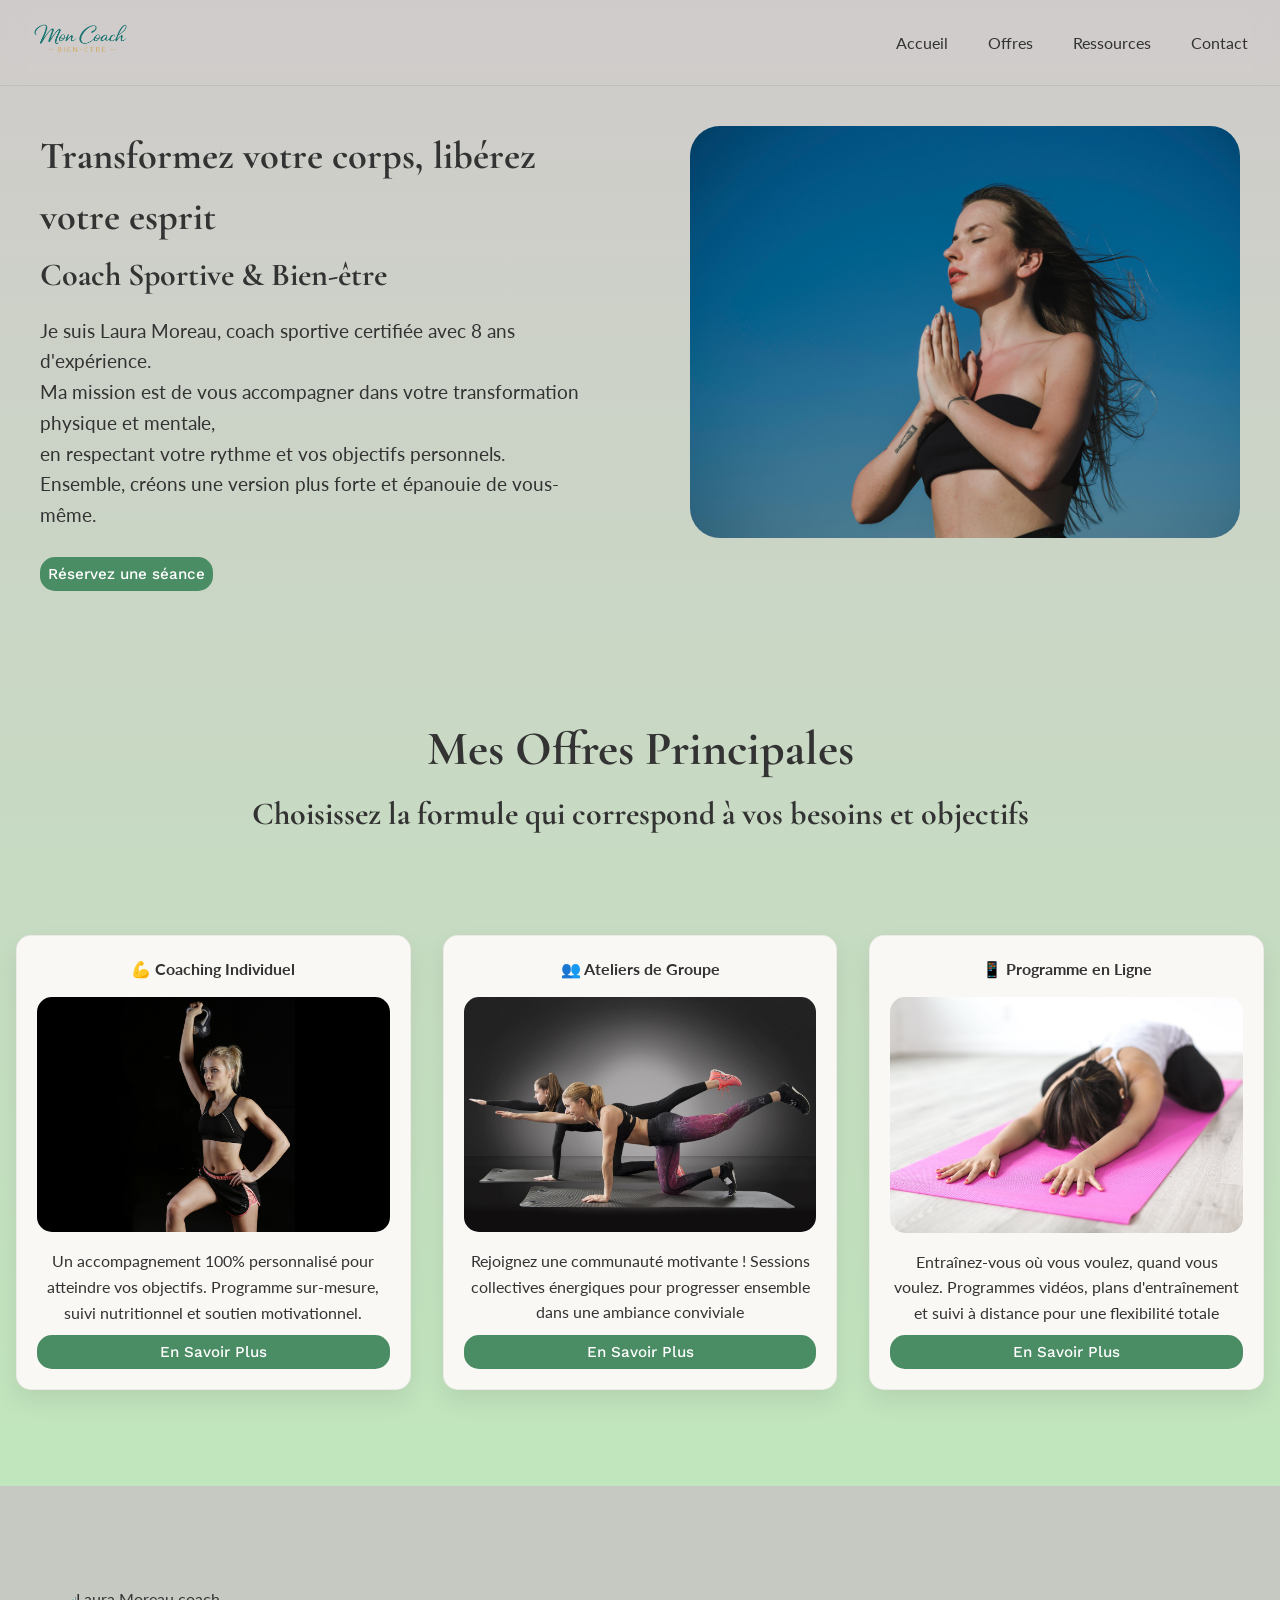
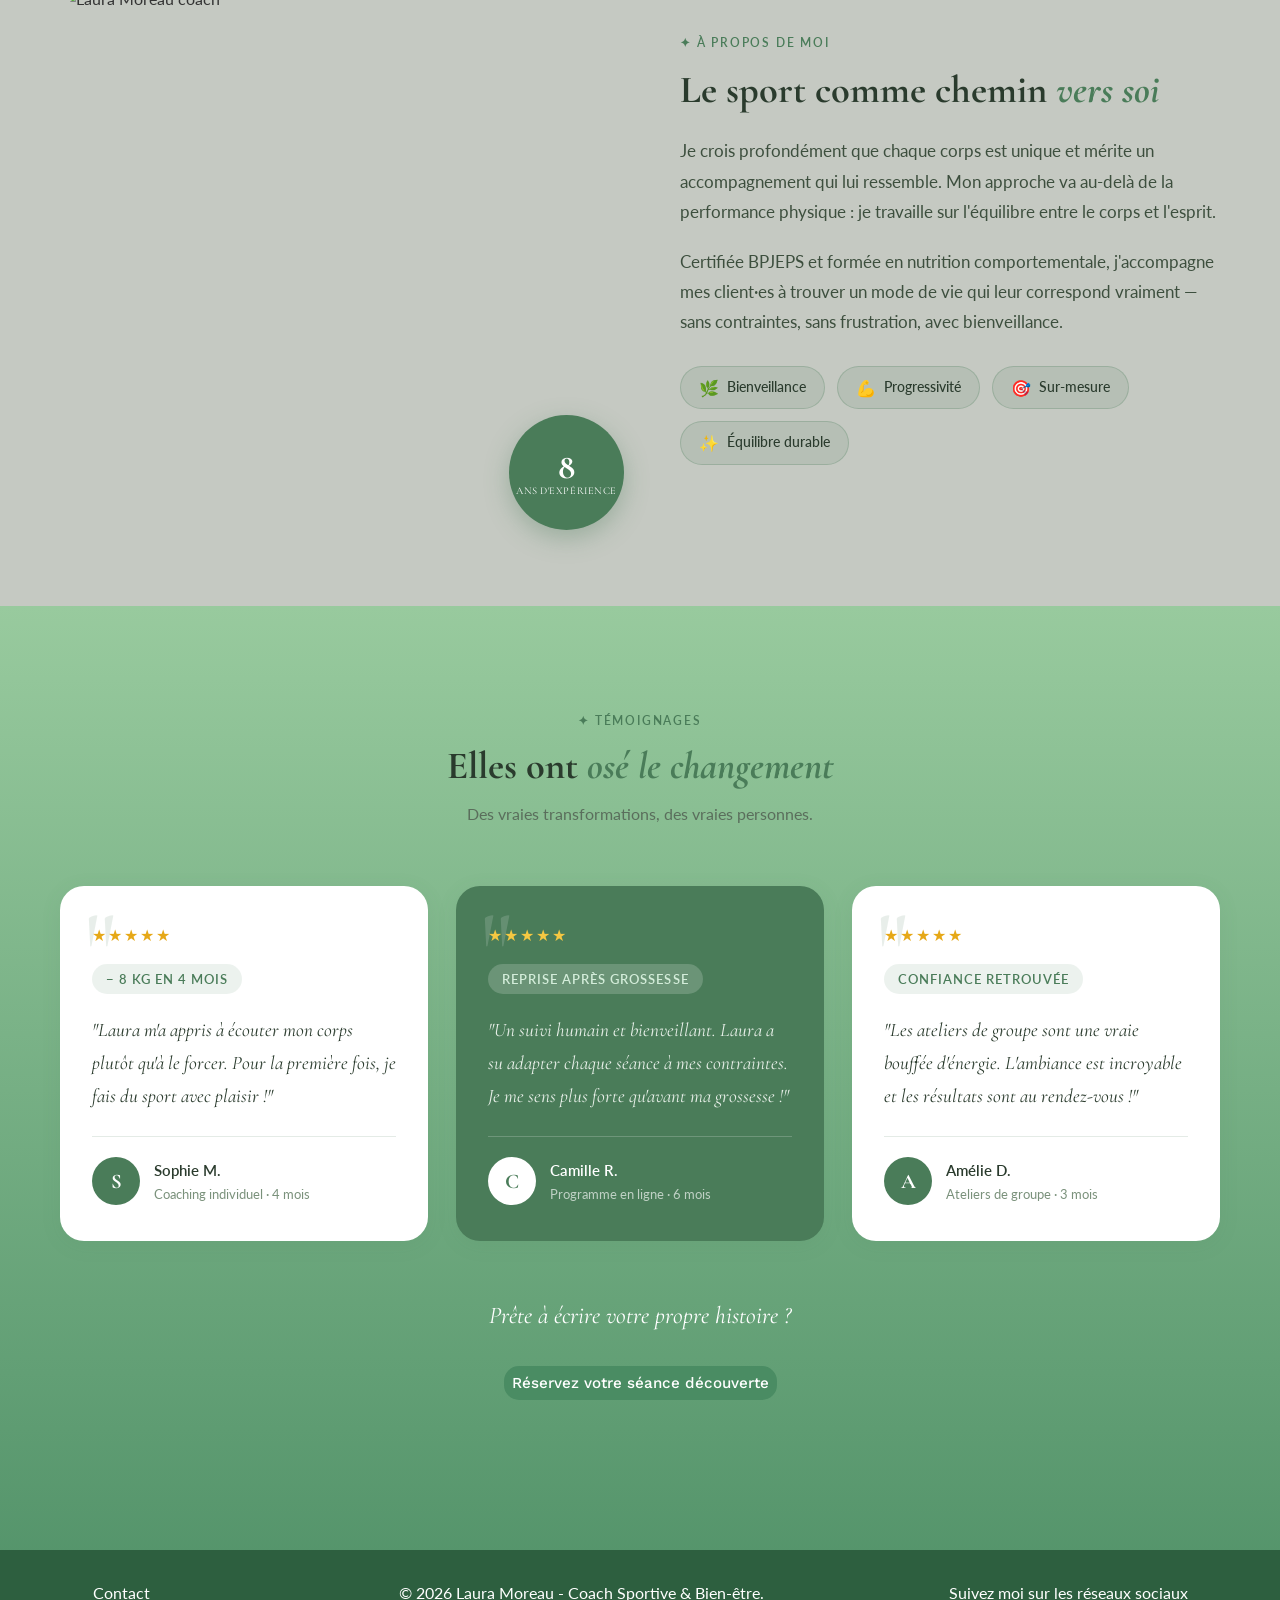
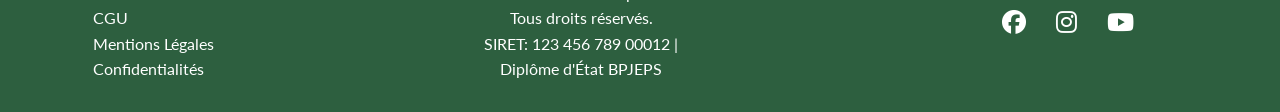
==== index.html @ 5344043c "Premier commit" ====
<!doctype html>
<html lang="fr">
  <head>
    <meta charset="UTF-8" />
    <meta name="viewport" content="width=device-width, initial-scale=1.0" />
    <title>mon coach bien être</title>
    <link rel="stylesheet" href="style.css" />
    <link
      href="https://fonts.googleapis.com/css2?family=Cormorant+Garamond:wght@300;400;600;700&family=Work+Sans:wght@300;400;500;600&display=swap"
      rel="stylesheet"
    />
    <link
      href="https://fonts.googleapis.com/css2?family=Lato:ital,wght@0,100;0,300;0,400;0,700;0,900;1,100;1,300;1,400;1,700;1,900&display=swap"
      rel="stylesheet"
    />
    <link
      rel="stylesheet"
      href="https://cdnjs.cloudflare.com/ajax/libs/font-awesome/6.5.1/css/all.min.css"
    />
  </head>
  <body>
    <nav>
      <div class="container">
        <div class="logo">
          <a href="#"
            ><img
              src="./img/logo coach bien etre2.png"
              alt="mon coach bien être"
          /></a>
        </div>
        <ul id="nav-links">
          <li>
            <a href="index.html">Accueil</a>
          </li>
          <li><a href="offres.html">Offres</a></li>
          <li><a href="ressources.html">Ressources</a></li>
          <li>
            <a href="contact.html">Contact</a>
          </li>
        </ul>
        <div class="burger" id="burger">
          <span></span>
          <span></span>
          <span></span>
        </div>
      </div>
    </nav>
    <section class="header-home">
      <div class="section1-home">
        <div class="section1-home-left">
          <h1>Transformez votre corps, libérez votre esprit</h1>
          <h2>Coach Sportive & Bien-être</h2>
          <p>
            Je suis Laura Moreau, coach sportive certifiée avec 8 ans
            d'expérience. <br />Ma mission est de vous accompagner dans votre
            transformation physique et mentale, <br />en respectant votre rythme
            et vos objectifs personnels. <br />Ensemble, créons une version plus
            forte et épanouie de vous-même.
          </p>
          <button class="btn btn-primary">Réservez une séance</button>
        </div>
        <div class="section1-home-right">
          <img
            src="./img/coach_sport_1.jpg"
            alt="laura moreau coach sportive"
          />
        </div>
      </div>
    </section>
    <section class="section2-home">
      <div class="main-section2">
        <h2>Mes Offres Principales</h2>
        <h3>Choisissez la formule qui correspond à vos besoins et objectifs</h3>
        <div class="section2-group">
          <div class="section2-colums">
            <h4>💪 Coaching Individuel</h4>
            <img src="./img/gym_tonic.jpg" alt="coaching individuel" />
            <p>
              Un accompagnement 100% personnalisé pour atteindre vos objectifs.
              Programme sur-mesure, suivi nutritionnel et soutien motivationnel.
            </p>
            <button class="btn btn-primary">En Savoir Plus</button>
          </div>
          <div class="section2-colums">
            <h4>👥 Ateliers de Groupe</h4>
            <img src="./img/cours_collectif_gym.jpg" alt="cours_collectif" />
            <p>
              Rejoignez une communauté motivante ! Sessions collectives
              énergiques pour progresser ensemble dans une ambiance conviviale
            </p>
            <button class="btn btn-primary">En Savoir Plus</button>
          </div>
          <div class="section2-colums">
            <h4>📱 Programme en Ligne</h4>
            <img src="./img/etirrement.jpg" alt="programme en ligne" />
            <p>
              Entraînez-vous où vous voulez, quand vous voulez. Programmes
              vidéos, plans d'entraînement et suivi à distance pour une
              flexibilité totale
            </p>
            <button class="btn btn-primary">En Savoir Plus</button>
          </div>
        </div>
      </div>
    </section>
    <section class="section-apropos">
      <div class="apropos-img-wrapper">
        <!-- Remplace src par ton image : ./img/ton_image.jpg -->
        <img
          src="https://images.unsplash.com/photo-1571019613454-1cb2f99b2d8b?w=600&q=80"
          alt="Laura Moreau coach"
        />
        <div class="apropos-badge">
          <span class="badge-number">8</span>
          <span class="badge-label">ans d'expérience</span>
        </div>
      </div>

      <div class="apropos-content">
        <span class="apropos-tag">✦ À propos de moi</span>
        <h2>Le sport comme chemin <em>vers soi</em></h2>
        <p>
          Je crois profondément que chaque corps est unique et mérite un
          accompagnement qui lui ressemble. Mon approche va au-delà de la
          performance physique : je travaille sur l'équilibre entre le corps et
          l'esprit.
        </p>
        <p>
          Certifiée BPJEPS et formée en nutrition comportementale, j'accompagne
          mes client·es à trouver un mode de vie qui leur correspond vraiment —
          sans contraintes, sans frustration, avec bienveillance.
        </p>

        <div class="apropos-piliers">
          <div class="pilier"><span class="icon">🌿</span> Bienveillance</div>
          <div class="pilier"><span class="icon">💪</span> Progressivité</div>
          <div class="pilier"><span class="icon">🎯</span> Sur-mesure</div>
          <div class="pilier">
            <span class="icon">✨</span> Équilibre durable
          </div>
        </div>
      </div>
    </section>

    <!-- ══════════════════════════════════
       SECTION TÉMOIGNAGES
  ═══════════════════════════════════ -->
    <section class="section-temoignages">
      <div class="temoignages-header">
        <span class="section-tag">✦ Témoignages</span>
        <h2>Elles ont <em>osé le changement</em></h2>
        <p>Des vraies transformations, des vraies personnes.</p>
      </div>

      <div class="temoignages-grid">
        <div class="temoignage-card">
          <div class="temoignage-stars">★★★★★</div>
          <span class="temoignage-result">− 8 kg en 4 mois</span>
          <blockquote>
            "Laura m'a appris à écouter mon corps plutôt qu'à le forcer. Pour la
            première fois, je fais du sport avec plaisir !"
          </blockquote>
          <div class="temoignage-auteur">
            <div class="auteur-avatar">S</div>
            <div class="auteur-info">
              <div class="name">Sophie M.</div>
              <div class="detail">Coaching individuel · 4 mois</div>
            </div>
          </div>
        </div>

        <div class="temoignage-card featured">
          <div class="temoignage-stars">★★★★★</div>
          <span class="temoignage-result">Reprise après grossesse</span>
          <blockquote>
            "Un suivi humain et bienveillant. Laura a su adapter chaque séance à
            mes contraintes. Je me sens plus forte qu'avant ma grossesse !"
          </blockquote>
          <div class="temoignage-auteur">
            <div class="auteur-avatar">C</div>
            <div class="auteur-info">
              <div class="name">Camille R.</div>
              <div class="detail">Programme en ligne · 6 mois</div>
            </div>
          </div>
        </div>

        <div class="temoignage-card">
          <div class="temoignage-stars">★★★★★</div>
          <span class="temoignage-result">Confiance retrouvée</span>
          <blockquote>
            "Les ateliers de groupe sont une vraie bouffée d'énergie. L'ambiance
            est incroyable et les résultats sont au rendez-vous !"
          </blockquote>
          <div class="temoignage-auteur">
            <div class="auteur-avatar">A</div>
            <div class="auteur-info">
              <div class="name">Amélie D.</div>
              <div class="detail">Ateliers de groupe · 3 mois</div>
            </div>
          </div>
        </div>
      </div>

      <div class="temoignages-cta">
        <p>Prête à écrire votre propre histoire ?</p>
        <button class="btn-primary">Réservez votre séance découverte</button>
      </div>
    </section>
    <footer>
      <div class="footer-container">
        <div class="footer-left">
          <p>Contact</p>
          <p>CGU</p>
          <p>Mentions Légales</p>
          <p>Confidentialités</p>
        </div>
        <div class="footer-center">
          <p>
            &copy; 2026 Laura Moreau - Coach Sportive & Bien-être. <br />Tous
            droits réservés.
          </p>
          <p>SIRET: 123 456 789 00012 | <br />Diplôme d'État BPJEPS</p>
        </div>
        <div class="footer-right">
          <p>Suivez moi sur les réseaux sociaux</p>
          <div class="footer-social-media">
            <li>
              <a href="https://www.facebook.com/" target="_blank">
                <i class="fab fa-facebook"></i
              ></a>
            </li>
            <li>
              <a href="https://www.facebook.com/" target="_blank">
                <i class="fab fa-instagram"></i
              ></a>
            </li>
            <li>
              <a href="https://www.facebook.com/" target="_blank"
                ><i class="fab fa-youtube"></i
              ></a>
            </li>
          </div>
        </div>
      </div>
    </footer>
    <script src="script.js">
      const burger = document.getElementById("burger");
      const navLinks = document.getElementById("nav-links");

      burger.addEventListener("click", () => {
        navLinks.classList.toggle("active");
      });
    </script>
  </body>
</html>
---- style.css ----
:root {
  --background: linear-gradient(180deg, #d0cbcb, #bfe9bb, #4a8c63);
  --texttitle: #2d5f3f;
  --text: #333;
  --button: #4a8c63;
  --white: #fff;
  --cream: #faf8f5;
}

* {
  margin: 0;
  padding: 0;
  box-sizing: border-box;
}

html {
  scroll-behavior: smooth;
}

body {
  font-family: "Lato", sans-serif;
  color: var(--text);
  background: var(--background);
  overflow-x: hidden;
  line-height: 1.6;
}

nav {
  /* position: fixed;
  top: 0; */
  width: 100%;
  backdrop-filter: blur(10px);
  padding: 1.5rem 0;
  border-bottom: 1px solid rgba(45, 95, 63, 0.1);
  position: relative;
}

nav .container {
  margin: 0 auto;
  padding: 0 2rem;
  display: flex;
  justify-content: space-between;
  align-items: center;
}

nav ul {
  display: flex;
  list-style: none;
  gap: 2.5rem;
}

nav a {
  text-decoration: none;
  color: var(--text);
  font-weight: 400;
  font-size: 1rem;
}

.logo img {
  width: 100px;
  height: auto;
}

.btn-primary {
  display: inline-block;
  background: #4a7c59;
  color: #fff;
  padding: 14px 34px;
  border: none;
  border-radius: 50px;
  font-family: "Work Sans", sans-serif;
  font-size: 0.95rem;
  font-weight: 500;
  cursor: pointer;
  transition:
    background 0.25s ease,
    transform 0.2s ease;
}
.btn-primary:hover {
  background: #3a6347;
  transform: translateY(-2px);
}

/* ===== Page Home ===== */

.section1-home {
  display: grid;
  grid-template-columns: 1fr 1fr;
  padding: 40px;
  gap: 100px;
  min-width: 0;
  min-width: 900px;
}

.section1-home p {
  font-size: 1.2rem;
  margin-bottom: 1rem;
}

.section1-home-left {
  min-width: 0;
}

.section1-home-left h1 {
  font-size: clamp(2rem, 3vw, 4rem); /* ← remplacer le 4rem fixe */
  font-family: "Cormorant Garamond", sans-serif;
  font-weight: 700;
}

.section1-home-left h2 {
  font-size: clamp(1.5rem, 2.5vw, 3rem);
  font-family: "Cormorant Garamond", sans-serif;
  font-weight: 700;
  margin-bottom: 1rem;
}

.section1-home-right img {
  width: 100%;
  border-radius: 30px;
  object-fit: cover;
}

.section2-home {
  text-align: center;
}

.section2-home h2 {
  font-family: "Cormorant Garamond", sans-serif;
  font-size: 3rem;
  margin-top: 5rem;
}

.section2-home h3 {
  font-family: "Cormorant Garamond", sans-serif;
  font-size: 2rem;
  margin-bottom: 5rem;
}

.section2-group {
  display: flex;
  gap: 2rem;
  padding: 1rem;
}

.section2-colums {
  background: var(--cream);
  border-radius: 15px;
  padding: 20px;
  box-shadow: 0 10px 25px rgba(0, 0, 0, 0.08);
  border: 1px solid rgba(0, 0, 0, 0.05);
  display: flex;
  flex-direction: column;
  margin-bottom: 5rem;
}

.section2-colums img {
  width: 100%;
  border-radius: 15px;
  margin: 1rem 0;
}

/* ═══════════════════════════════════════════
       SECTION : À PROPOS / MA PHILOSOPHIE
    ═══════════════════════════════════════════ */
.section-apropos {
  padding: 100px 60px;
  background: #c5c9c2;
  display: grid;
  grid-template-columns: 1fr 1fr;
  gap: 80px;
  align-items: center;
}

.apropos-img-wrapper {
  position: relative;
}

.apropos-img-wrapper img {
  width: 100%;
  height: 520px;
  object-fit: cover;
  border-radius: 40px 40px 120px 40px;
  display: block;
}

/* Badge flottant sur la photo */
.apropos-badge {
  position: absolute;
  bottom: -24px;
  right: -24px;
  background: #4a7c59;
  color: #fff;
  border-radius: 50%;
  width: 115px;
  height: 115px;
  display: flex;
  flex-direction: column;
  align-items: center;
  justify-content: center;
  font-family: "Cormorant Garamond", serif;
  text-align: center;
  box-shadow: 0 8px 24px rgba(74, 124, 89, 0.35);
}

.apropos-badge .badge-number {
  font-size: 2.2rem;
  font-weight: 700;
  line-height: 1;
}

.apropos-badge .badge-label {
  font-size: 0.65rem;
  text-transform: uppercase;
  letter-spacing: 0.05em;
  line-height: 1.3;
}

.apropos-content {
  max-width: 540px;
}

.apropos-tag {
  display: inline-block;
  font-size: 0.75rem;
  text-transform: uppercase;
  letter-spacing: 0.15em;
  color: #4a7c59;
  font-weight: 600;
  margin-bottom: 16px;
}

.apropos-content h2 {
  font-family: "Cormorant Garamond", serif;
  font-size: clamp(2.2rem, 3vw, 3.4rem);
  font-weight: 700;
  color: #2a3b2d;
  line-height: 1.15;
  margin-bottom: 24px;
}

.apropos-content h2 em {
  font-style: italic;
  color: #4a7c59;
}

.apropos-content p {
  font-size: 1.05rem;
  color: #3d4f3e;
  line-height: 1.8;
  margin-bottom: 20px;
}

/* Valeurs / piliers */
.apropos-piliers {
  display: flex;
  gap: 12px;
  flex-wrap: wrap;
  margin-top: 28px;
}

.pilier {
  display: flex;
  align-items: center;
  gap: 8px;
  background: rgba(74, 124, 89, 0.12);
  border: 1px solid rgba(74, 124, 89, 0.25);
  border-radius: 50px;
  padding: 8px 18px;
  font-size: 0.85rem;
  color: #2a3b2d;
  font-weight: 500;
}

.pilier span.icon {
  font-size: 1rem;
}

/* ═══════════════════════════════════════════
       SECTION : TÉMOIGNAGES
    ═══════════════════════════════════════════ */
.section-temoignages {
  padding: 100px 60px;
}

.temoignages-header {
  text-align: center;
  margin-bottom: 60px;
}

.temoignages-header .section-tag {
  display: inline-block;
  font-size: 0.75rem;
  text-transform: uppercase;
  letter-spacing: 0.15em;
  color: #4a7c59;
  font-weight: 600;
  margin-bottom: 12px;
}

.temoignages-header h2 {
  font-family: "Cormorant Garamond", serif;
  font-size: clamp(2rem, 3vw, 3.2rem);
  font-weight: 700;
  color: #2a3b2d;
  line-height: 1.2;
}

.temoignages-header h2 em {
  font-style: italic;
  color: #4a7c59;
}

.temoignages-header p {
  margin-top: 12px;
  color: #5a6e5c;
  font-size: 1rem;
}

/* Grille témoignages */
.temoignages-grid {
  display: grid;
  grid-template-columns: repeat(3, 1fr);
  gap: 28px;
}

.temoignage-card {
  background: #fff;
  border-radius: 24px;
  padding: 36px 32px;
  position: relative;
  box-shadow: 0 4px 20px rgba(74, 124, 89, 0.1);
  transition:
    transform 0.3s ease,
    box-shadow 0.3s ease;
}

.temoignage-card:hover {
  transform: translateY(-6px);
  box-shadow: 0 12px 32px rgba(74, 124, 89, 0.18);
}

/* Grande citation décorative */
.temoignage-card::before {
  content: '"';
  font-family: "Cormorant Garamond", serif;
  font-size: 7rem;
  color: #4a7c59;
  opacity: 0.12;
  position: absolute;
  top: 10px;
  left: 24px;
  line-height: 1;
}

/* Étoiles */
.temoignage-stars {
  color: #e6a817;
  font-size: 1rem;
  letter-spacing: 2px;
  margin-bottom: 16px;
}

.temoignage-card blockquote {
  font-family: "Cormorant Garamond", serif;
  font-size: 1.2rem;
  font-style: italic;
  color: #2a3b2d;
  line-height: 1.7;
  margin-bottom: 24px;
  position: relative;
}

/* Résultat mis en avant */
.temoignage-result {
  display: inline-block;
  background: rgba(74, 124, 89, 0.1);
  color: #4a7c59;
  font-size: 0.8rem;
  font-weight: 600;
  text-transform: uppercase;
  letter-spacing: 0.08em;
  padding: 5px 14px;
  border-radius: 50px;
  margin-bottom: 20px;
}

/* Auteur */
.temoignage-auteur {
  display: flex;
  align-items: center;
  gap: 14px;
  border-top: 1px solid rgba(74, 124, 89, 0.15);
  padding-top: 20px;
}

.auteur-avatar {
  width: 48px;
  height: 48px;
  border-radius: 50%;
  background: #4a7c59;
  display: flex;
  align-items: center;
  justify-content: center;
  font-family: "Cormorant Garamond", serif;
  font-size: 1.3rem;
  font-weight: 700;
  color: #fff;
  flex-shrink: 0;
}

.auteur-info .name {
  font-weight: 600;
  color: #2a3b2d;
  font-size: 0.95rem;
}

.auteur-info .detail {
  font-size: 0.8rem;
  color: #7a917b;
  margin-top: 2px;
}

/* Carte mise en avant (carte du milieu) */
.temoignage-card.featured {
  background: #4a7c59;
  color: #fff;
}

.temoignage-card.featured::before {
  color: #fff;
  opacity: 0.15;
}
.temoignage-card.featured .temoignage-stars {
  color: #f5c842;
}
.temoignage-card.featured blockquote {
  color: #e8f0e9;
}
.temoignage-card.featured .temoignage-result {
  background: rgba(255, 255, 255, 0.18);
  color: #d4edda;
}
.temoignage-card.featured .temoignage-auteur {
  border-top-color: rgba(255, 255, 255, 0.2);
}
.temoignage-card.featured .auteur-avatar {
  background: #fff;
  color: #4a7c59;
}
.temoignage-card.featured .auteur-info .name {
  color: #fff;
}
.temoignage-card.featured .auteur-info .detail {
  color: rgba(255, 255, 255, 0.65);
}

/* Bande CTA sous les témoignages */
.temoignages-cta {
  text-align: center;
  margin-top: 56px;
}

.temoignages-cta p {
  font-family: "Cormorant Garamond", serif;
  font-size: 1.5rem;
  font-style: italic;
  color: var(--white);
  margin-bottom: 20px;
}

/* ===== Page Offres ===== */

.section-header h2 {
  text-align: center;
  font-family: "Cormorant Garamond", sans-serif;
  font-size: 3rem;
  font-weight: 700;
  margin: 50px 0px 30px 0px;
  color: #2d5f3f;
}

.section-header p {
  text-align: center;
  font-family: "Lato", sans-serif;
  color: var(--text);
  font-size: 1.5rem;
  margin-bottom: 40px;
}

.offres-grid {
  display: grid;
  grid-template-columns: repeat(2, minmax(0, 1fr));
  gap: 50px;
  width: 100%;
  max-width: 1000px; /* largeur totale des 2 colonnes */
  margin-left: auto;
  margin-right: auto;
  text-align: left;
  border-radius: 15px;
  padding: 10px;
}

.offre-features li {
  list-style: none;
}

.offre-card {
  background: var(--cream);
  border-radius: 15px;
  padding: 20px;
  box-shadow: 0 10px 25px rgba(0, 0, 0, 0.08);
  border: 1px solid rgba(0, 0, 0, 0.05);
  display: flex;
  flex-direction: column;
}

.offre-card:hover {
  transform: translateY(-5px);
  box-shadow: 0 15px 35px rgba(0, 0, 0, 0.12);
  transition: all 0.3s ease;
}

.offre-card img {
  border-radius: 15px;
  margin-bottom: 5px;
  width: 100%;
}

.btn-primary {
  background: var(--button);
  border-radius: 15px;
  text-decoration: none;
  padding: 8px;
  margin-top: 10px;
  display: inline-block;
  color: var(--white);
}

.btn-primary:hover {
  background: var(--cream);
  color: var(--text);
}

/* ===== Page Ressources ===== */

.ressources-grid {
  display: grid;
  grid-template-columns: repeat(3, 1fr);
  gap: 20px;
  margin: 50px 20px 0px 20px;
}

.ressource-card {
  background: var(--cream);
  margin: 0 15px;
  padding: 20px;
  border-radius: 15px;
  display: flex;
  flex-direction: column;
}

.ressource-card:hover {
  transform: translateY(-5px);
  box-shadow: 0 15px 35px rgba(0, 0, 0, 0.12);
  transition: all 0.3s ease;
}

.ressource-image {
  width: 100%;
  overflow: hidden;
  border-radius: 10px;
  margin-bottom: 15px;
}

.ressource-image img {
  width: 100%;
  height: 200px;
  object-fit: cover;
  display: block;
}

.ressource-content {
  display: flex;
  flex-direction: column;
  flex: 1;
}

.ressource-content li {
  list-style: none;
  margin-top: auto;
}

.ressource-content a {
  margin-top: auto;
  display: inline-block;
}

/* ===== Page Contact ===== */

.contact {
  display: grid;
  grid-template-columns: 1fr 1fr;
  gap: 4rem;
  padding: 4rem 2rem;
  max-width: 1400px;
  margin: 0 auto;
}

.contact-info {
  background: linear-gradient(135deg, var(--texttitle), var(--button));
  padding: 4rem;
  border-radius: 20px;
  color: var(--white);
  position: relative;
  overflow: hidden;
}

.contact-info::before {
  content: "";
  position: absolute;
  top: -100px;
  left: 450px;
  width: 300px;
  height: 300px;
  background: rgba(255, 255, 255, 0.1);
  border-radius: 50%;
}

.contact-form {
  background: white;
  padding: 4rem;
  border-radius: 20px;
  box-shadow: 0 10px 40px rgba(0, 0, 0, 0.06);
}

.form-group {
  display: block;
  margin-bottom: 0.8rem;
  color: var(--text);
  font-weight: 500;
  font-size: 0.95rem;
  letter-spacing: 0.5px;
}

.form-group input,
.form-group select,
.form-group textarea {
  width: 100%;
  padding: 1rem 1.5rem;
  border: 2px solid var(--cream);
  border-radius: 10px;
  font-size: 1rem;
  transition: all 0.3s ease;
  background: var(--white);
}

.success-message {
  display: none;
  margin-top: 1rem;
  color: green;
}

/* ===== Footer ===== */

footer {
  width: 100%;
  background: var(--texttitle);
  color: white;
  padding: 30px 0;
  text-align: center;
  margin-top: 50px;
  bottom: 0;
}

footer p {
  font-size: 1rem;
}

.footer-container {
  display: flex;
  justify-content: space-around;
  margin: 0 auto;
}

.footer-left {
  text-align: left;
}

.footer-social-media {
  display: flex;
  gap: 20px;
  justify-content: center;
}

.footer-social-media li {
  list-style: none;
}

.footer-social-media a {
  display: inline-flex;
  align-items: center;
  color: var(--white);
  text-decoration: none;
  margin: 5px;
}

.footer-social-media a:hover {
  color: #1877f2; /* Couleur au survol */
}

.footer-social-media svg,
.footer-social-media i {
  font-size: 1.5rem;
}

/* ===== MENU BURGER ===== */

.burger {
  display: none;
  flex-direction: column;
  cursor: pointer;
  gap: 5px;
}

.burger span {
  width: 25px;
  height: 3px;
  background: var(--text);
  border-radius: 3px;
  transition: all 0.3s ease;
}

@media (max-width: 768px) {
  .section1-home {
    grid-template-columns: 1fr; /* colonne unique sur mobile */
    gap: 30px;
    padding: 20px;
  }

  .section1-home-left h1 {
    font-size: 2rem;
  }
  .section1-home-left h2 {
    font-size: 1.5rem;
  }

  .section-apropos {
    grid-template-columns: 1fr;
    padding: 60px 30px;
    gap: 50px;
  }
  .apropos-badge {
    bottom: 12px;
    right: 12px;
  }
  .temoignages-grid {
    grid-template-columns: 1fr;
  }
  .section-temoignages {
    padding: 60px 30px;
  }

  nav ul {
    position: absolute;
    top: 100%;
    left: 0;
    right: 0;
    background: var(--background);
    width: 100%;
    flex-direction: column;
    align-items: center;
    gap: 20px;
    padding: 30px 0;
    transform: translateY(-200%);
    transition: transform 0.4s ease;
    z-index: 100;
  }

  nav ul.active {
    transform: translateY(0);
    background: var(--cream);
  }

  .burger {
    display: flex;
  }
  .ressources-grid {
    grid-template-columns: repeat(2, 1fr);
  }

  .offres-grid {
    grid-template-columns: 1fr;
    gap: 40px;
  }
}

@media (max-width: 568px) {
  .ressources-grid {
    grid-template-columns: 1fr;
    margin: 30px 10px 0px 10px;
  }

  .ressource-card {
    margin: 0 auto;
  }

  .offres-grid {
    max-width: 100%;
    padding: 0;
  }

  .footer-container {
    flex-direction: column;
  }

  .footer-left,
  .footer-right {
    display: none;
  }
}
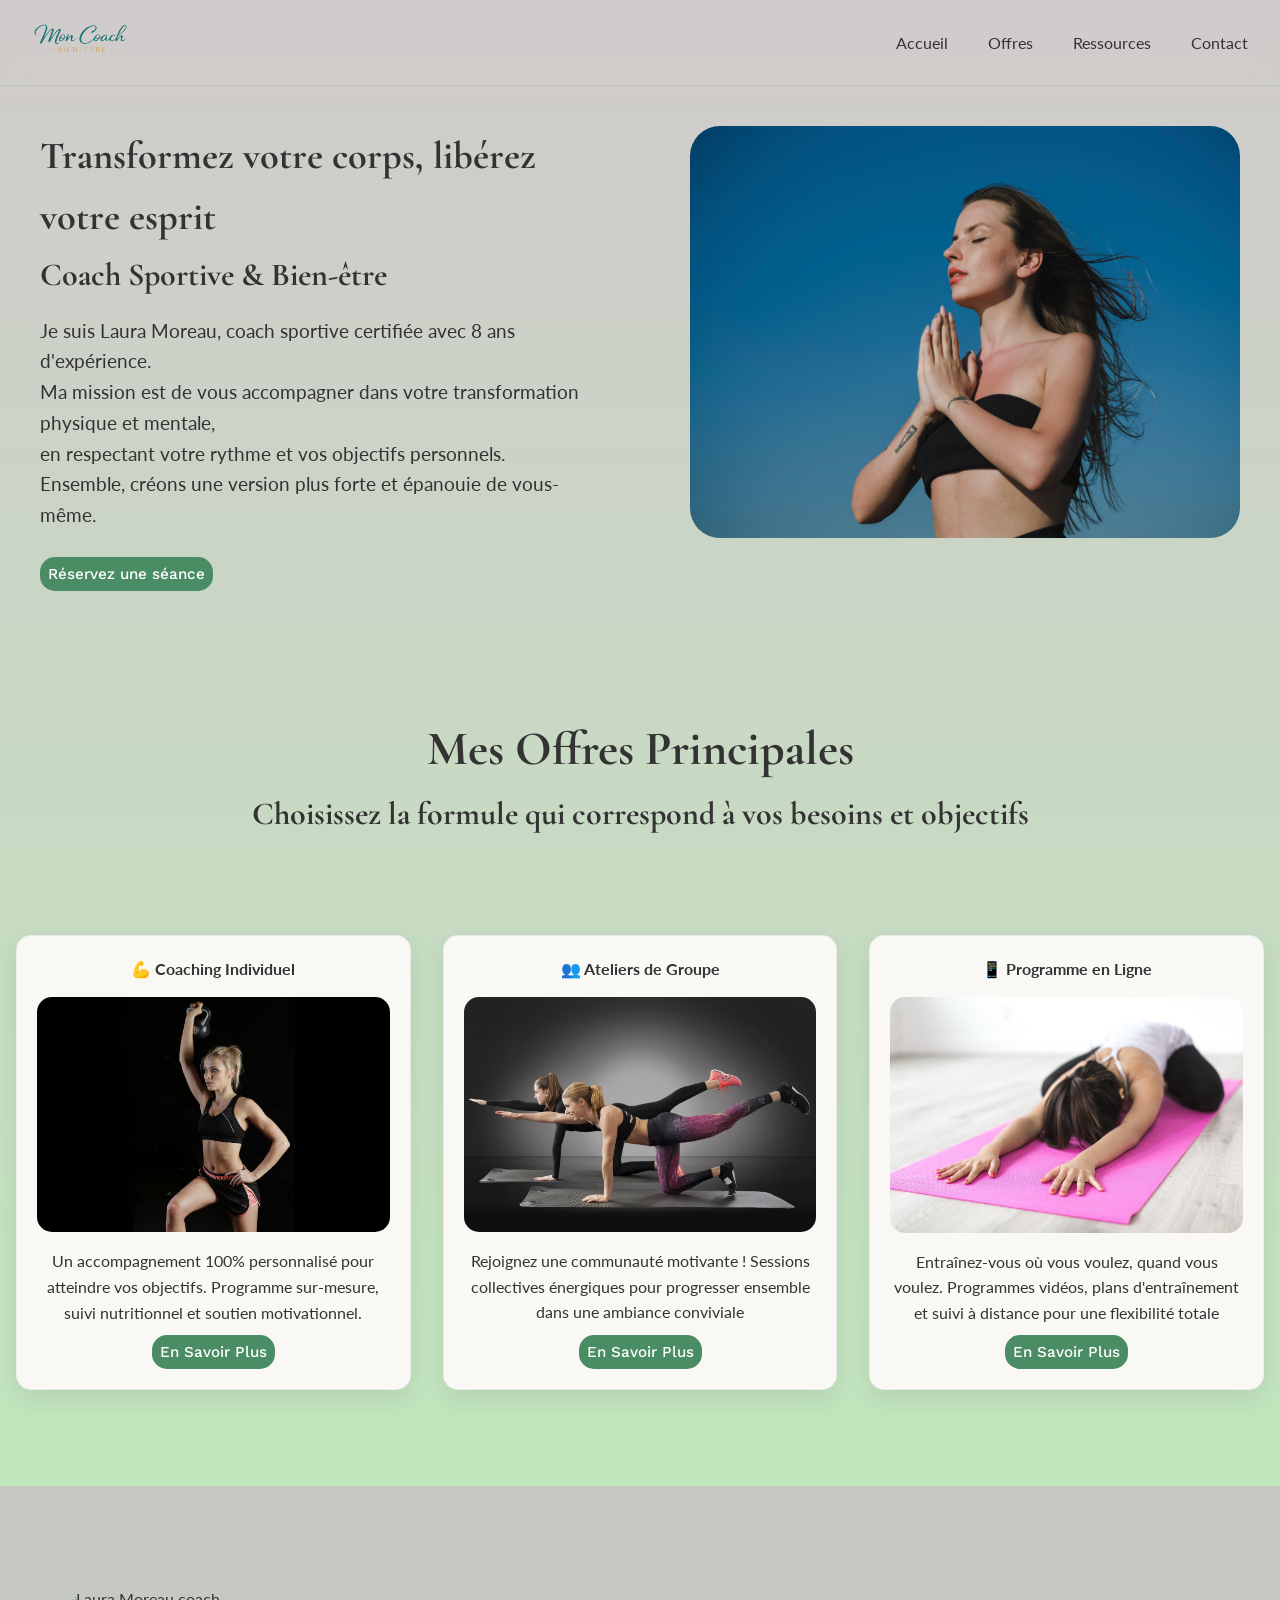
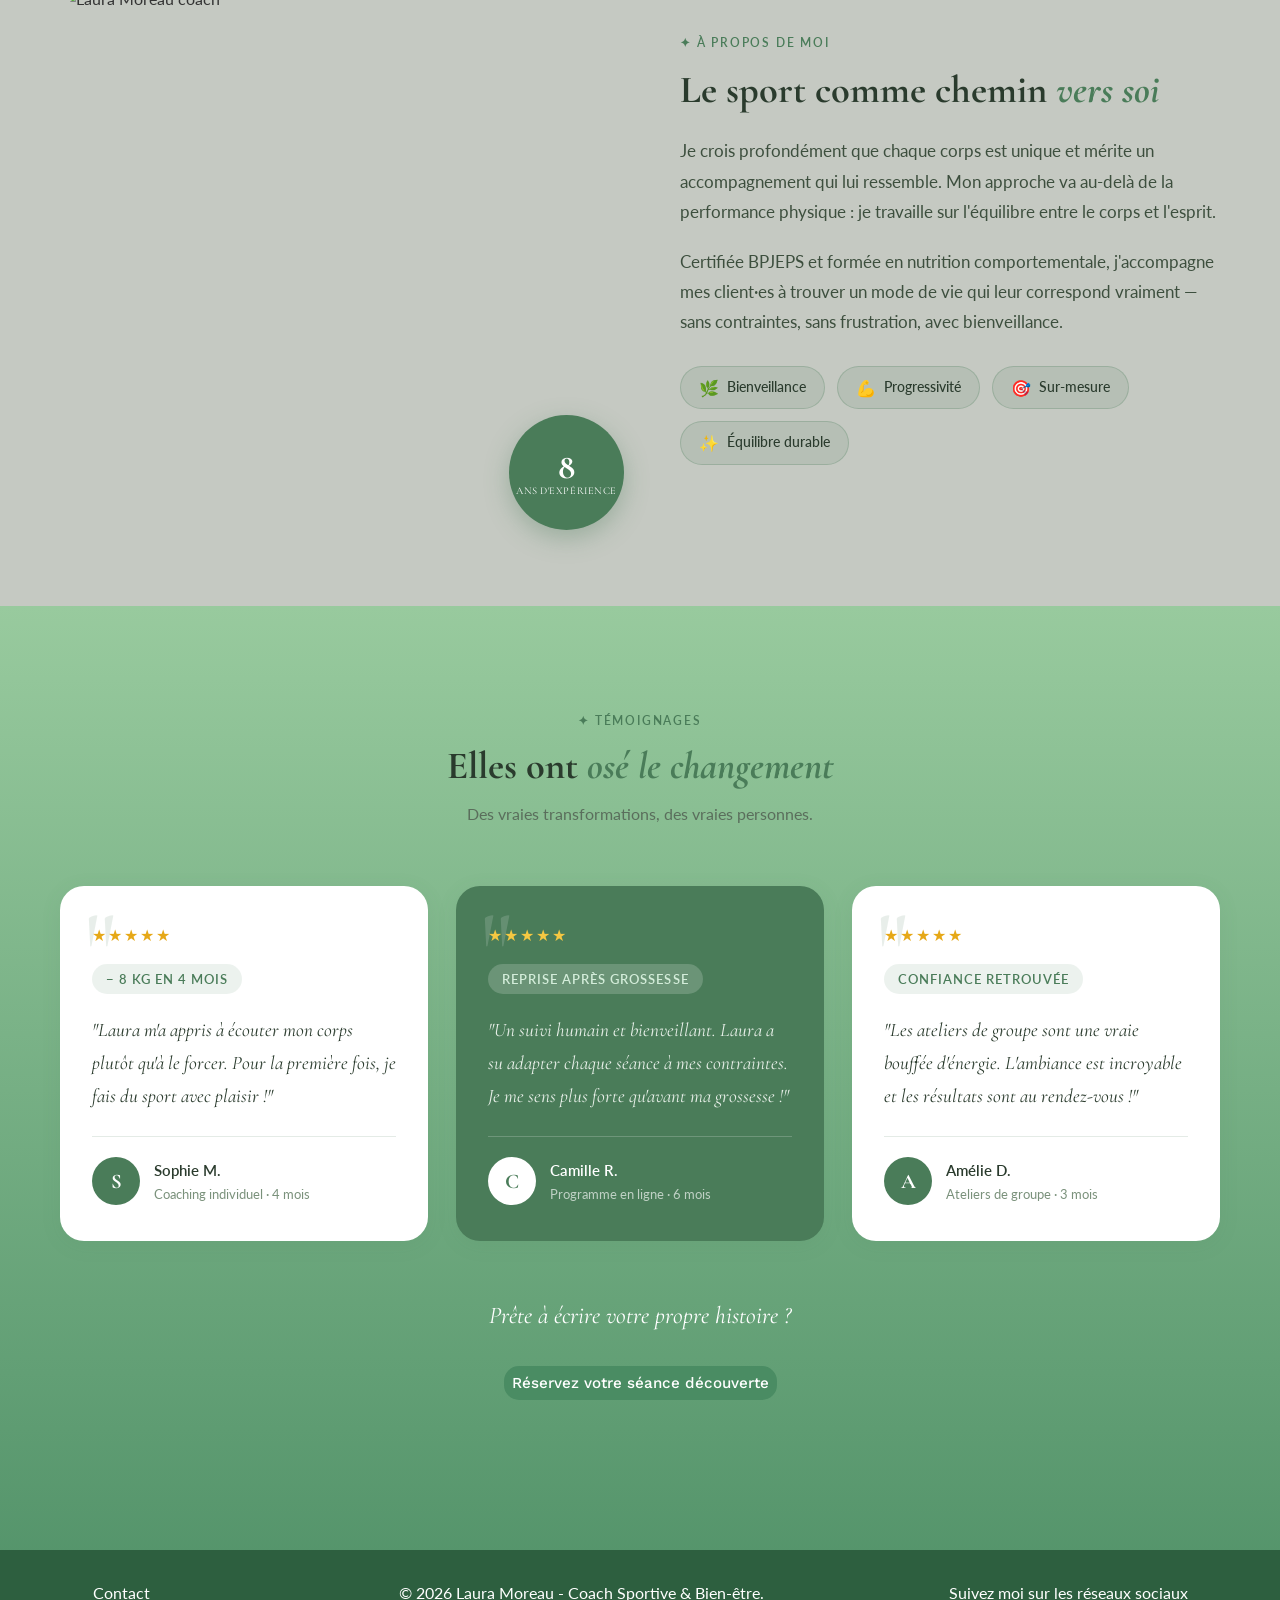
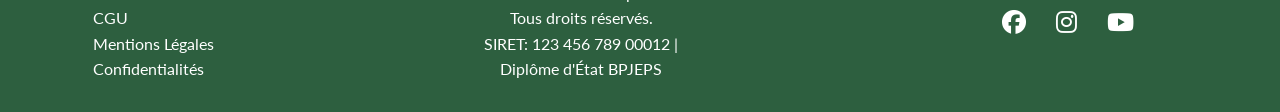
==== commit 5dabac00: "fix: corrige menu burger, responsive mobile et liens vides - script.js : centralise le code burger (" ====
--- a/index.html
+++ b/index.html
@@ -22,7 +22,7 @@
     <nav>
       <div class="container">
         <div class="logo">
-          <a href="#"
+          <a href="index.html"
             ><img
               src="./img/logo coach bien etre2.png"
               alt="mon coach bien être"
@@ -57,7 +57,7 @@
             et vos objectifs personnels. <br />Ensemble, créons une version plus
             forte et épanouie de vous-même.
           </p>
-          <button class="btn btn-primary">Réservez une séance</button>
+          <a href="contact.html"><button class="btn btn-primary">Réservez une séance</button></a>
         </div>
         <div class="section1-home-right">
           <img
@@ -79,7 +79,7 @@
               Un accompagnement 100% personnalisé pour atteindre vos objectifs.
               Programme sur-mesure, suivi nutritionnel et soutien motivationnel.
             </p>
-            <button class="btn btn-primary">En Savoir Plus</button>
+            <a href="offres.html"><button class="btn btn-primary">En Savoir Plus</button></a>
           </div>
           <div class="section2-colums">
             <h4>👥 Ateliers de Groupe</h4>
@@ -88,7 +88,7 @@
               Rejoignez une communauté motivante ! Sessions collectives
               énergiques pour progresser ensemble dans une ambiance conviviale
             </p>
-            <button class="btn btn-primary">En Savoir Plus</button>
+            <a href="offres.html"><button class="btn btn-primary">En Savoir Plus</button></a>
           </div>
           <div class="section2-colums">
             <h4>📱 Programme en Ligne</h4>
@@ -98,7 +98,7 @@
               vidéos, plans d'entraînement et suivi à distance pour une
               flexibilité totale
             </p>
-            <button class="btn btn-primary">En Savoir Plus</button>
+            <a href="offres.html"><button class="btn btn-primary">En Savoir Plus</button></a>
           </div>
         </div>
       </div>
@@ -204,16 +204,16 @@
 
       <div class="temoignages-cta">
         <p>Prête à écrire votre propre histoire ?</p>
-        <button class="btn-primary">Réservez votre séance découverte</button>
+        <a href="contact.html"><button class="btn-primary">Réservez votre séance découverte</button></a>
       </div>
     </section>
     <footer>
       <div class="footer-container">
         <div class="footer-left">
-          <p>Contact</p>
-          <p>CGU</p>
-          <p>Mentions Légales</p>
-          <p>Confidentialités</p>
+          <p><a href="contact.html" style="color:white;text-decoration:none;">Contact</a></p>
+          <p><a href="#" style="color:white;text-decoration:none;">CGU</a></p>
+          <p><a href="#" style="color:white;text-decoration:none;">Mentions Légales</a></p>
+          <p><a href="#" style="color:white;text-decoration:none;">Confidentialités</a></p>
         </div>
         <div class="footer-center">
           <p>
@@ -224,33 +224,26 @@
         </div>
         <div class="footer-right">
           <p>Suivez moi sur les réseaux sociaux</p>
-          <div class="footer-social-media">
+          <ul class="footer-social-media">
             <li>
               <a href="https://www.facebook.com/" target="_blank">
                 <i class="fab fa-facebook"></i
               ></a>
             </li>
             <li>
-              <a href="https://www.facebook.com/" target="_blank">
+              <a href="https://www.instagram.com/" target="_blank">
                 <i class="fab fa-instagram"></i
               ></a>
             </li>
             <li>
-              <a href="https://www.facebook.com/" target="_blank"
+              <a href="https://www.youtube.com/" target="_blank"
                 ><i class="fab fa-youtube"></i
               ></a>
             </li>
-          </div>
+          </ul>
         </div>
       </div>
     </footer>
-    <script src="script.js">
-      const burger = document.getElementById("burger");
-      const navLinks = document.getElementById("nav-links");
-
-      burger.addEventListener("click", () => {
-        navLinks.classList.toggle("active");
-      });
-    </script>
+    <script src="script.js"></script>
   </body>
 </html>
--- a/style.css
+++ b/style.css
@@ -88,8 +88,6 @@
   grid-template-columns: 1fr 1fr;
   padding: 40px;
   gap: 100px;
-  min-width: 0;
-  min-width: 900px;
 }
 
 .section1-home p {
@@ -735,6 +733,17 @@
     grid-template-columns: 1fr; /* colonne unique sur mobile */
     gap: 30px;
     padding: 20px;
+  }
+
+  .contact {
+    grid-template-columns: 1fr;
+    gap: 2rem;
+    padding: 2rem 1rem;
+  }
+
+  .contact-info,
+  .contact-form {
+    padding: 2rem 1.5rem;
   }
 
   .section1-home-left h1 {
